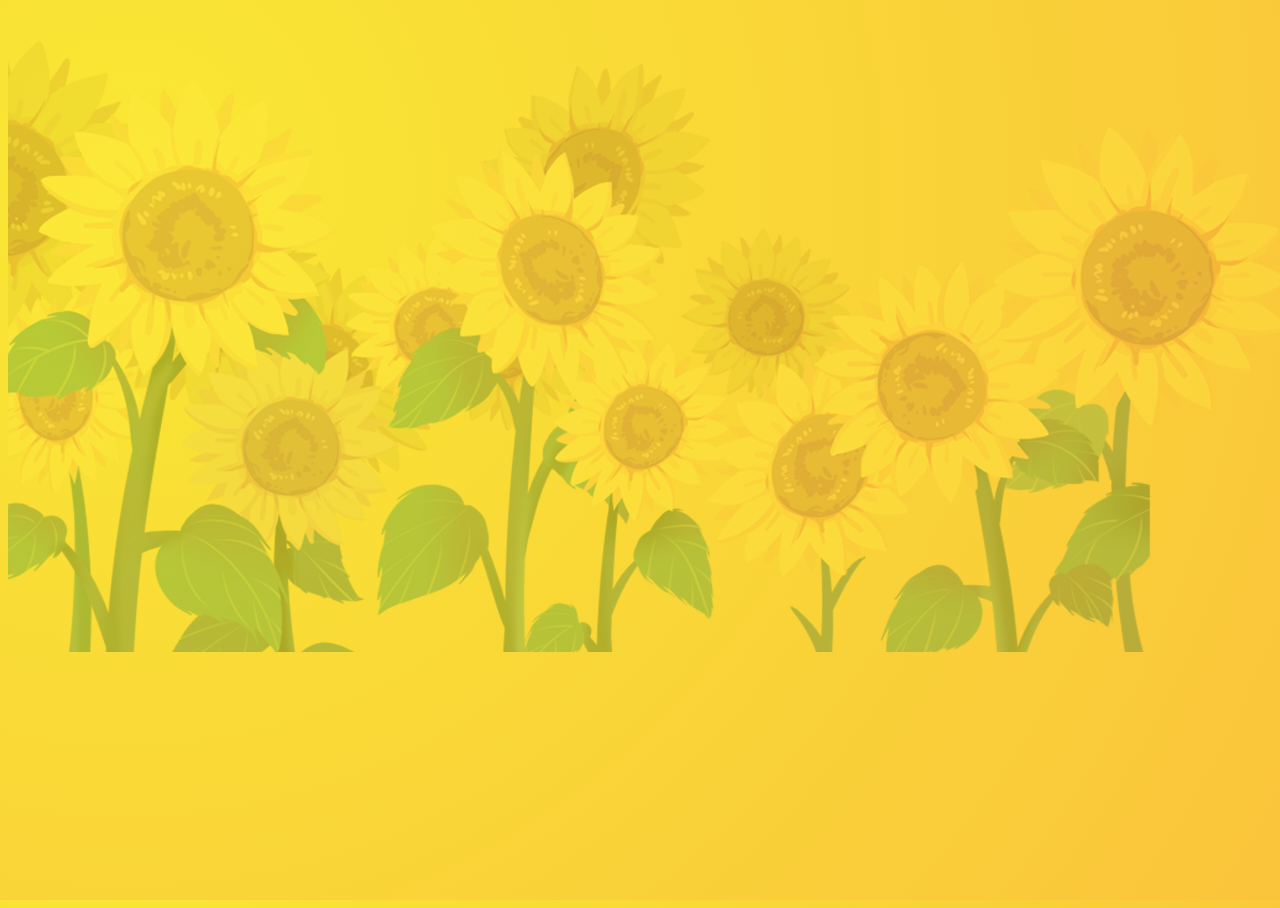
==== sunflower.html @ ae6db21b "sunbaby" ====
<!DOCTYPE html>
<html lang="en">
<head>
    <meta charset="UTF-8">
    <meta name="viewport" content="width=device-width, initial-scale=1.0">
    <title>SunFlower</title>
    <link rel="icon" type="image/x-icon" href="./img/sunicon.png">
    <link rel="stylesheet" href="sunflower.css">
</head>
<body>
    <div class="sun-container">
        <img src="./img/girassois.png" class="sunflower-background">
    </div>
    
</body>
</html>
---- sunflower.css ----
html {
    height: 100vh;
    width: 100vw;
}

body {
    max-height: 100%;
    max-width: 100%;
    background-image: radial-gradient( circle farthest-corner at 10% 20%,  rgba(249,232,51,1) 0%, rgba(250,196,59,1) 100.2% ); ;
}


.sun-container{
    height: 100vh;
    width: 100vw;   
}    

.sunflower-background {
    opacity: 0.3;
    width: 100%;

}
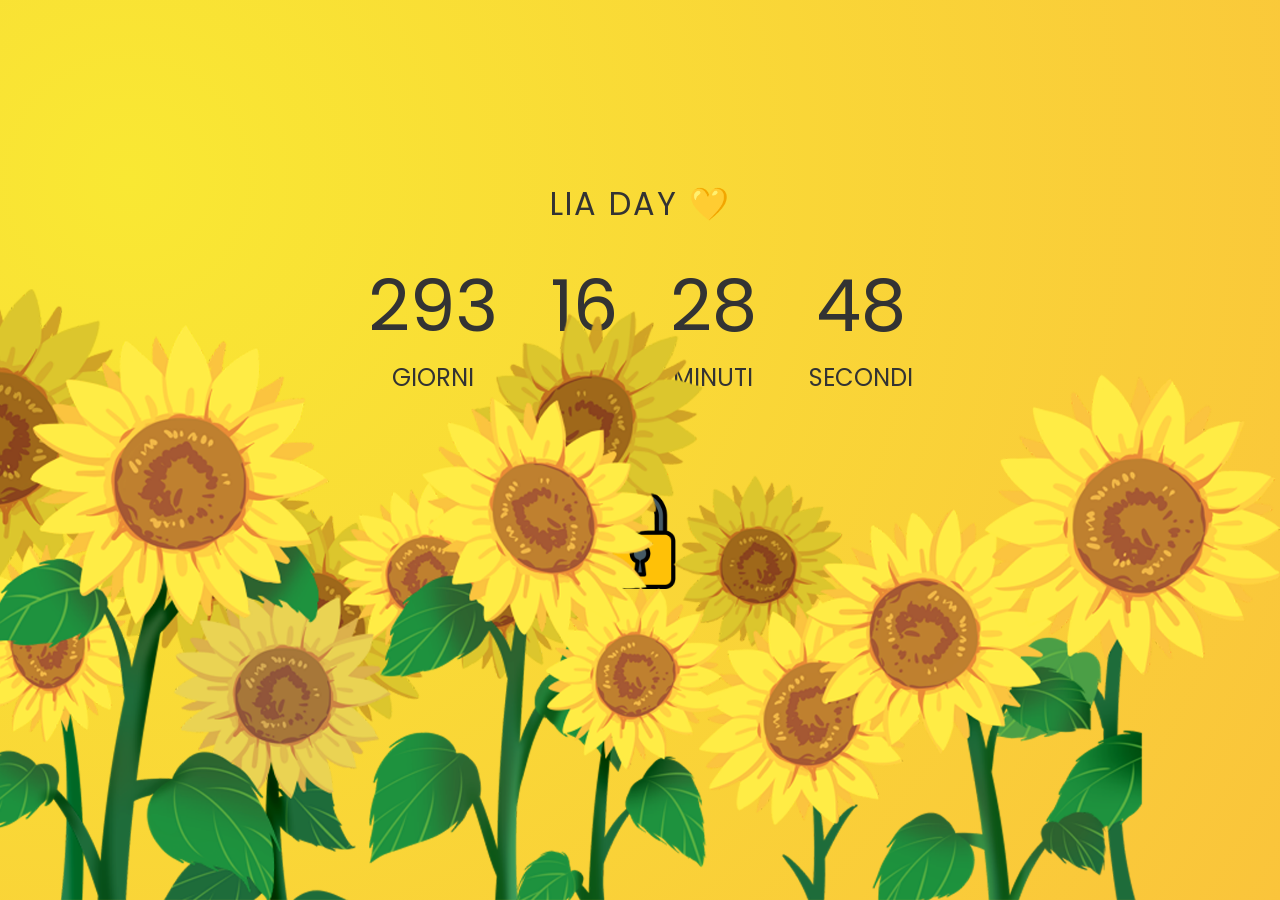
==== commit 1c44ce02: "bday update" ====
--- a/sunflower.html
+++ b/sunflower.html
@@ -8,9 +8,30 @@
     <link rel="stylesheet" href="sunflower.css">
 </head>
 <body>
-    <div class="sun-container">
-        <img src="./img/girassois.png" class="sunflower-background">
-    </div>
-    
+    <div class="container">
+        <h1 id="headline">Lia Day 💛</h1>
+        <div id="countdown">
+          <ul>
+            <li><span id="days"></span>giorni</li>
+            <li><span id="hours"></span>ore</li>
+            <li><span id="minutes"></span>minuti</li>
+            <li><span id="seconds"></span>secondi</li>
+          </ul>
+          <a href="#" id="lockedpadlock" onclick="document.getElementById('padlock').src='./img/clown.png'; document.getElementById('memetexto').style.display='block'"><img src="./img/locked.png" id="padlock" class="padlock"></a>
+          <p class="memetexto" id="memetexto">Errou o dia, linda KKKKK</p>
+        </div>
+        <div id="content" class="emoji">
+          <span>🥳</span>
+          <span>🎉</span>
+          <span>🎂</span>
+          <span>♎</span>   
+          <p>*bolo zero lactose</p>
+          <a href="#" id="unlockedpadlock" onclick="document.getElementById('my_audio').play(); document.getElementById('aberto').src='./img/katy.jpg';"><img src="./img/unlocked.png" id="aberto" class="padlock"></a>
+        <audio id="my_audio"><source src="birthday.mp3" autoplay="autoplay" loop="loop" type="audio/mpeg"></audio>
+        <a href="#" id="katySong"><img src="./img/katy.jpg" id="katySong" class="katy"></a>
+        </div>
+      </div>
+    <img src="./img/girassois.png" class="sunflower-background">
+<script src="index.js"></script>   
 </body>
 </html>
--- a/sunflower.css
+++ b/sunflower.css
@@ -1,22 +1,153 @@
-html {
-    height: 100vh;
-    width: 100vw;
+@import url('https://fonts.googleapis.com/css2?family=Poppins:ital,wght@0,200;0,300;0,400;0,500;0,700;1,400&display=swap');
+
+* {
+    margin: 0;
+    padding: 0;
+    box-sizing: border-box;
+    font-family: 'poppins', sans-serif;
+
 }
 
 body {
-    max-height: 100%;
-    max-width: 100%;
-    background-image: radial-gradient( circle farthest-corner at 10% 20%,  rgba(249,232,51,1) 0%, rgba(250,196,59,1) 100.2% ); ;
+    height: 100vh;
+    display: flex;
+    align-items: center;
+    flex-direction: column;
+    gap: 5px;
+    background: radial-gradient( circle farthest-corner at 10% 20%,  rgba(249,232,51,1) 0%, rgba(250,196,59,1) 100.2% ); ;
+
+
+
 }
 
 
 .sun-container{
-    height: 100vh;
-    width: 100vw;   
-}    
+    position: fixed;
+    top: 20vh;
+    height: 50%;
+    width: 100%;  
+}   
 
-.sunflower-background {
-    opacity: 0.3;
+.sunflower-background{
     width: 100%;
+    position: fixed;
+    bottom: 0;
+}
 
-}+.sunflower-background::before {
+    width: 100%;
+    opacity: 0.3; 
+
+}
+
+.start-text{
+    display: flex;
+    color: white;
+    font-style: bold;
+    margin-bottom: 15px;
+
+}
+
+.start-container{
+    display: flex;
+    flex-direction: column;
+    align-items: center;
+       margin-top: 50%;
+       justify-content: center;
+       text-align: center;
+}
+    
+
+.sun-img {
+    display: flex;
+    align-items: center;
+    justify-content: center;
+    position: absolute;
+    left: 50%;
+    top: 50%;
+    width: 70px;
+    height: 70px;
+    left: 50%;
+    transform: translate(-50%, -50%);
+    animation: myfirst 1.5s infinite linear;
+}
+
+@keyframes myfirst {
+    0%{
+        transform: translate(-50%, -50%) rotate(0deg);
+    }
+    100%{
+        transform: translate(-50%, -50%) rotate(360deg);
+    }
+    
+}
+
+.padlock{
+    background-image: url("./img/unlocked.png");
+    width: 100px;
+    margin-top: 70px;
+}
+
+.padlock:hover{
+    cursor: pointer;
+}
+
+.memetexto{
+    display: none;
+}
+.container {
+    position: absolute;
+    top: 20%;
+    color: #333;
+    margin: 0 auto;
+    text-align: center;
+  }
+
+.katy {
+    display: none;
+    width: 50px;
+    margin-top: 70px;
+}
+  
+  h1 {
+    font-weight: normal;
+    letter-spacing: .125rem;
+    text-transform: uppercase;
+  }
+  
+  li {
+    display: inline-block;
+    font-size: 1.5em;
+    list-style-type: none;
+    padding: 1em;
+    text-transform: uppercase;
+  }
+  
+  li span {
+    display: block;
+    font-size: 4.5rem;
+  }
+  
+  .emoji {
+    display: none;
+    padding: 1rem;
+  }
+  
+  .emoji span {
+    font-size: 2rem;
+    padding: 0 .5rem;
+  }
+  
+  @media all and (max-width: 768px) {
+    h1 {
+      font-size: calc(1.5rem * var(--smaller));
+    }
+    
+    li {
+      font-size: calc(1.125rem * var(--smaller));
+    }
+    
+    li span {
+      font-size: calc(3.375rem * var(--smaller));
+    }
+  }
